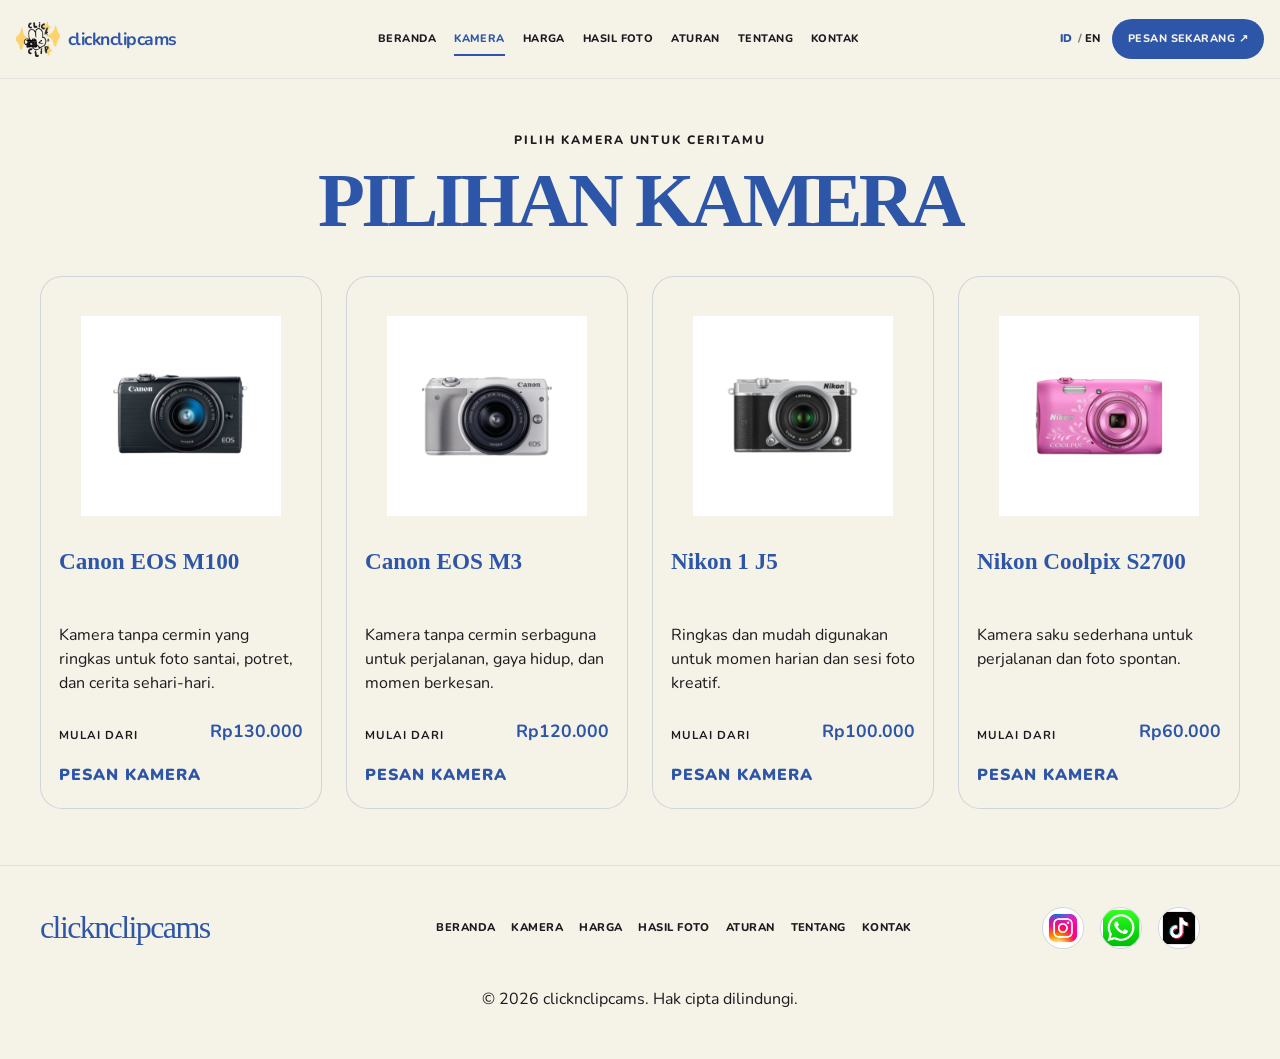
==== pages/cameras.html @ 62b47e9f "Initial commit clicknclipcams" ====
<!DOCTYPE html>
<html lang="id">
  <head>
    <meta charset="UTF-8" />
    <meta name="viewport" content="width=device-width, initial-scale=1.0" />
    <meta name="description" content="Lihat pilihan kamera rental clicknclipcams untuk momen sehari-hari dan pengalaman fotografi." data-i18n-content="camerasMeta" />
    <title data-i18n="camerasTitle">Kamera — clicknclipcams</title>
    <link rel="preconnect" href="https://fonts.googleapis.com" />
    <link rel="preconnect" href="https://fonts.gstatic.com" crossorigin />
    <link href="https://fonts.googleapis.com/css2?family=Caveat:wght@400;600;700&family=Nunito:wght@400;600;700;800;900&display=swap" rel="stylesheet" />
    <link rel="stylesheet" href="../css/style.css" />
    <link rel="stylesheet" href="../css/responsive.css" />
  </head>
  <body>
    <header class="site-header">
      <nav class="navbar container" aria-label="Navigasi utama" data-i18n-aria="navLabel">
        <div class="nav-left">
          <a class="brand" href="../index.html" aria-label="Beranda clicknclipcams" data-i18n-aria="brandHome">
            <img src="../assets/logo/logo cnc.png" alt="clicknclipcams logo" />
            <span class="brand-name">clicknclipcams</span>
          </a>
        </div>

        <div class="nav-center">
          <div class="nav-links">
            <a href="../index.html" data-i18n="navHome">HOME</a>
            <a href="./cameras.html" class="active" data-i18n="navCameras">KAMERA</a>
            <a href="./price.html" data-i18n="navPrice">HARGA</a>
            <a href="./results.html" data-i18n="navResults">HASIL FOTO</a>
            <a href="./rules.html" data-i18n="navRules">ATURAN</a>
            <a href="./about.html" data-i18n="navAbout">TENTANG</a>
            <a href="./contact.html" data-i18n="navContact">KONTAK</a>
          </div>
        </div>

        <div class="nav-right">
          <div class="lang-switcher" aria-label="Pilihan bahasa" data-i18n-aria="languageLabel">
            <button class="lang-btn active" data-lang="id" aria-label="Bahasa Indonesia" data-i18n-aria="languageIndonesian">ID</button>
            <button class="lang-btn" data-lang="en" aria-label="Bahasa Inggris" data-i18n-aria="languageEnglish">EN</button>
          </div>
          <a href="https://wa.me/message/5H4XGYNTRZLXB1" class="booking-pill" target="_blank" rel="noopener noreferrer" data-i18n="booking">Booking Sekarang ↗</a>
          <button class="nav-toggle" aria-label="Buka menu" aria-expanded="false" data-i18n-aria="menuOpen">
            <span></span><span></span><span></span>
          </button>
        </div>
      </nav>
    </header>

    <main>
      <section class="page-header container reveal">
        <p class="eyebrow" data-i18n="camerasEyebrow">pilih kamera untuk ceritamu</p>
        <h1 data-i18n="camerasHeading">PILIHAN KAMERA</h1>
      </section>

      <section class="container section-stack reveal">
        <div class="camera-grid">
          <article class="camera-card">
            <div class="camera-image-wrap"><img src="../assets/cameras/Canon EOS M100.png" alt="Kamera Canon EOS M100" data-i18n-alt="cameraAltM100" /></div>
            <div class="card-copy">
              <h3>Canon EOS M100</h3>
              <p data-i18n="cameraM100Description">Kamera mirrorless ringkas untuk foto kasual, potret, dan cerita sehari-hari.</p>
              <div class="card-meta"><span data-i18n="startingFrom">Mulai dari</span><strong>Rp130.000</strong></div>
              <a href="https://wa.me/message/5H4XGYNTRZLXB1" class="link-arrow" target="_blank" rel="noopener noreferrer" data-i18n="bookThis">PESAN KAMERA</a>
            </div>
          </article>
          <article class="camera-card">
            <div class="camera-image-wrap"><img src="../assets/cameras/Canon EOS M3.png" alt="Kamera Canon EOS M3" data-i18n-alt="cameraAltM3" /></div>
            <div class="card-copy">
              <h3>Canon EOS M3</h3>
              <p data-i18n="cameraM3Description">Kamera mirrorless serbaguna untuk perjalanan, gaya hidup, dan momen berkesan.</p>
              <div class="card-meta"><span data-i18n="startingFrom">Mulai dari</span><strong>Rp120.000</strong></div>
              <a href="https://wa.me/message/5H4XGYNTRZLXB1" class="link-arrow" target="_blank" rel="noopener noreferrer" data-i18n="bookThis">PESAN KAMERA</a>
            </div>
          </article>
          <article class="camera-card">
            <div class="camera-image-wrap"><img src="../assets/cameras/Nikon 1 J5.png" alt="Kamera Nikon 1 J5" data-i18n-alt="cameraAltJ5" /></div>
            <div class="card-copy">
              <h3>Nikon 1 J5</h3>
              <p data-i18n="cameraJ5Description">Ringkas dan mudah digunakan untuk momen harian dan sesi foto kreatif.</p>
              <div class="card-meta"><span data-i18n="startingFrom">Mulai dari</span><strong>Rp100.000</strong></div>
              <a href="https://wa.me/message/5H4XGYNTRZLXB1" class="link-arrow" target="_blank" rel="noopener noreferrer" data-i18n="bookThis">PESAN KAMERA</a>
            </div>
          </article>
          <article class="camera-card">
            <div class="camera-image-wrap"><img src="../assets/cameras/Nikon Coolpix S2700.png" alt="Kamera Nikon Coolpix S2700" data-i18n-alt="cameraAltS2700" /></div>
            <div class="card-copy">
              <h3>Nikon Coolpix S2700</h3>
              <p data-i18n="cameraS2700Description">Kamera saku sederhana untuk perjalanan dan foto spontan.</p>
              <div class="card-meta"><span data-i18n="startingFrom">Mulai dari</span><strong>Rp60.000</strong></div>
              <a href="https://wa.me/message/5H4XGYNTRZLXB1" class="link-arrow" target="_blank" rel="noopener noreferrer" data-i18n="bookThis">PESAN KAMERA</a>
            </div>
          </article>
        </div>
      </section>
    </main>

    <footer class="site-footer">
      <div class="container footer-grid">
        <div><a href="../index.html" class="brand-footer">clicknclipcams</a></div>
        <div class="footer-links">
          <a href="../index.html" data-i18n="navHome">HOME</a>
          <a href="./cameras.html" data-i18n="navCameras">KAMERA</a>
          <a href="./price.html" data-i18n="navPrice">HARGA</a>
          <a href="./results.html" data-i18n="navResults">HASIL FOTO</a>
          <a href="./rules.html" data-i18n="navRules">ATURAN</a>
          <a href="./about.html" data-i18n="navAbout">TENTANG</a>
          <a href="./contact.html" data-i18n="navContact">KONTAK</a>
        </div>
        <div class="footer-socials">
          <a href="https://www.instagram.com/clicknclipcams/" target="_blank" rel="noopener noreferrer" aria-label="Instagram clicknclipcams">
            <img src="../assets/logo sosmed/LOGO IG.jpg" alt="Instagram clicknclipcams" />
          </a>
          <a href="https://wa.me/message/5H4XGYNTRZLXB1" target="_blank" rel="noopener noreferrer" aria-label="WhatsApp clicknclipcams">
            <img src="../assets/logo sosmed/LOGO WA.jpg" alt="WhatsApp clicknclipcams" />
          </a>
          <a href="https://www.tiktok.com/@clicknclipcams?_r=1&amp;_t=ZS-9AHLdMg0zGX" target="_blank" rel="noopener noreferrer" aria-label="TikTok clicknclipcams">
            <img src="../assets/logo sosmed/LOGO TIKTOK.jpg" alt="TikTok clicknclipcams" />
          </a>
        </div>
      </div>
      <div class="container footer-bottom"><p>© <span id="year"></span> clicknclipcams. <span data-i18n="copyright">Hak cipta dilindungi.</span></p></div>
    </footer>

    <script src="../js/language.js"></script>
    <script src="../js/main.js"></script>
  </body>
</html>
---- css/style.css ----
:root {
  --cream: #F5F2E7;
  
  --yellow: #FDD36E;
  --pale-yellow: #F6E0A5;
  --blue: #2E56A8;
  --text-dark: #1B1A1F;
  
  
  


  --transition: 0.28s cubic-bezier(0.22, 1, 0.36, 1);
}

* { box-sizing: border-box; }

html { scroll-behavior: smooth; }

body {
  animation: bodyFade 0.7s ease-out both;
}

body {
  margin: 0;
  font-family: "Nunito", "Segoe UI", sans-serif;
  background: var(--cream);
  color: var(--text-dark);
  line-height: 1.6;
}

@keyframes bodyFade {
  from {
    opacity: 0;
  }
  to {
    opacity: 1;
  }
}

a { color: inherit; text-decoration: none; }

img {
  display: block;
  max-width: 100%;
}

button, input, textarea {
  font: inherit;
}

.container {
  width: min(1200px, calc(100% - 32px));
  margin: 0 auto;
}

.site-header {
  position: sticky;
  top: 0;
  z-index: 20;
  background: rgba(245, 242, 231, 0.94);
  backdrop-filter: blur(10px);
  border-bottom: 1px solid rgba(46, 86, 168, 0.08);
  animation: navEnter 0.7s cubic-bezier(0.22, 1, 0.36, 1) both;
}

@keyframes navEnter {
  from {
    opacity: 0;
    transform: translateY(-14px);
  }
  to {
    opacity: 1;
    transform: translateY(0);
  }
}

.navbar {
  display: flex;
  align-items: center;
  justify-content: space-between;
  min-height: 78px;
  gap: 18px;
  width: min(1280px, calc(100% - 32px));
  margin: 0 auto;
}

.nav-left,
.nav-center,
.nav-right {
  display: flex;
  align-items: center;
}

.nav-left {
  flex: 1 1 auto;
  justify-content: flex-start;
}

.nav-center {
  flex: 1 1 auto;
  justify-content: center;
}

.nav-right {
  flex: 1 1 auto;
  justify-content: flex-end;
  gap: 12px;
}

.brand {
  display: inline-flex;
  align-items: center;
  gap: 8px;
  animation: logoEnter 0.8s ease-out both;
}

.brand img {
  width: auto;
  height: 44px;
  max-width: 50px;
  object-fit: contain;
  flex-shrink: 0;
}

.brand-name {
  font-size: 1.1rem;
  font-weight: 700;
  letter-spacing: -0.03em;
  color: var(--blue);
}

@keyframes logoEnter {
  from {
    opacity: 0;
    transform: scale(0.95);
  }
  to {
    opacity: 1;
    transform: scale(1);
  }
}

.nav-links {
  display: flex;
  align-items: center;
  gap: 18px;
  font-size: 0.68rem;
  font-weight: 800;
  letter-spacing: 0.04em;
  text-transform: uppercase;
}

.nav-links a {
  position: relative;
  padding: 6px 0;
  color: var(--text-dark);
  transition: color 0.25s ease;
}

.nav-links a:hover,
.nav-links a.active {
  color: var(--blue);
}

.nav-links a:not(.btn)::after {
  content: "";
  position: absolute;
  left: 0;
  bottom: -2px;
  width: 100%;
  height: 2px;
  background: var(--blue);
  transform: scaleX(0);
  transform-origin: left;
  transition: transform 0.25s ease;
}

.nav-links a:hover::after,
.nav-links a.active::after {
  transform: scaleX(1);
}

.lang-switcher {
  display: inline-flex;
  align-items: center;
  gap: 6px;
  font-size: 0.7rem;
  font-weight: 800;
  letter-spacing: 0.06em;
  text-transform: uppercase;
}

.lang-btn + .lang-btn::before {
  content: "/ ";
  color: rgba(27, 26, 31, 0.55);
}

.lang-btn {
  background: transparent;
  border: none;
  color: var(--text-dark);
  padding: 0;
  cursor: pointer;
  transition: color 0.2s ease, font-weight 0.2s ease;
}

.lang-btn.active {
  color: var(--blue);
  font-weight: 900;
}

.booking-pill {
  display: inline-flex;
  align-items: center;
  justify-content: center;
  padding: 0.7rem 1rem;
  border-radius: 999px;
  background: var(--blue);
  color: var(--cream);
  font-size: 0.68rem;
  font-weight: 800;
  letter-spacing: 0.04em;
  text-transform: uppercase;
  transition: transform 0.25s ease, background 0.25s ease;
}

.booking-pill:hover {
  transform: translateY(-2px);
  background: var(--blue);
}

.btn {
  display: inline-flex;
  align-items: center;
  justify-content: center;
  border-radius: 12px;
  border: 2px solid var(--blue);
  padding: 0.9rem 1.5rem;
  font-weight: 900;
  letter-spacing: 0.03em;
  text-transform: uppercase;
  transition: transform 0.25s ease, box-shadow 0.25s ease, background 0.25s ease, color 0.25s ease;
}

.btn:hover {
  transform: translateY(-2px);
  box-shadow: 0 8px 20px rgba(46, 86, 168, 0.18);
}

.btn:hover .arrow,
.btn:hover > span:last-child {
  transform: translate(4px, -1px);
}

.btn-primary {
  background: var(--yellow);
  color: var(--blue);
}

.btn-secondary {
  background: transparent;
  color: var(--blue);
}

.nav-cta {
  display: none !important;
}

.nav-toggle {
  display: none;
  align-items: center;
  justify-content: center;
  flex-direction: column;
  width: 42px;
  height: 42px;
  border: 1px solid rgba(46, 86, 168, 0.5);
  border-radius: 50%;
  background: rgba(245, 242, 231, 0.2);
  padding: 9px 8px;
  cursor: pointer;
  box-shadow: 0 6px 18px rgba(46, 86, 168, 0.04);
}

.nav-toggle span {
  display: block;
  width: 100%;
  height: 2px;
  background: var(--blue);
  margin: 2.5px 0;
  border-radius: 99px;
}

main {
  padding-bottom: 56px;
}

.hero {
  display: grid;
  grid-template-columns: 1.1fr 1fr;
  gap: 32px;
  align-items: center;
  padding-top: 48px;
  min-height: 620px;
  overflow: hidden;
}

.hero-copy > * {
  opacity: 0;
  transform: translateY(18px);
  animation: heroIn 0.8s cubic-bezier(0.22, 1, 0.36, 1) forwards;
}

.hero-copy .eyebrow { animation-delay: 0.08s; }
.hero-copy h1 { animation-delay: 0.16s; }
.hero-copy .subhead { animation-delay: 0.28s; }
.hero-copy .hero-actions { animation-delay: 0.42s; }

@keyframes heroIn {
  to {
    opacity: 1;
    transform: translateY(0);
  }
}

.eyebrow {
  margin: 0 0 16px;
  font-size: 0.76rem;
  font-weight: 800;
  color: var(--text-dark);
  letter-spacing: 0.16em;
  text-transform: uppercase;
}

.hero h1,
.section-head h2,
.cta-box h2,
.page-hero h1,
.page-header h1,
.rules-header h1 {
  font-family: "Segoe Print", "Bradley Hand", "Comic Sans MS", cursive;
  letter-spacing: -0.05em;
  line-height: 0.9;
  margin: 0;
  color: var(--blue);
}

.hero h1 {
  font-size: clamp(3.3rem, 7vw, 7rem);
  margin-bottom: 16px;
}

.subhead {
  font-size: clamp(1.15rem, 2vw, 1.7rem);
  margin: 0 0 24px;
  color: var(--text-dark);
  font-family: "Segoe Print", "Bradley Hand", cursive;
}

.hero-actions {
  display: flex;
  flex-wrap: wrap;
  gap: 16px;
}

.hero-visual {
  position: relative;
  min-height: 500px;
  display: flex;
  align-items: center;
  justify-content: center;
}

.hero-image-wrap {
  position: relative;
  z-index: 2;
  width: min(100%, 540px);
  padding: 32px 24px 24px;
  border-radius: 28px;
  background: rgba(245, 242, 231, 0.32);
  box-shadow: 0 20px 40px rgba(46, 86, 168, 0.08);
  opacity: 0;
  transform: translateY(24px) scale(0.98);
  animation: heroVisualIn 0.85s ease-out 0.52s forwards;
}

.hero-image-wrap img {
  width: 100%;
  filter: drop-shadow(0 12px 18px rgba(46, 86, 168, 0.1));
  animation: heroFloat 5s ease-in-out infinite;
}

@keyframes heroVisualIn {
  to {
    opacity: 1;
    transform: translateY(0) scale(1);
  }
}

@keyframes heroFloat {
  0%, 100% { transform: translateY(0); }
  50% { transform: translateY(-8px); }
}

.shape {
  position: absolute;
  display: block;
  border-radius: 22% 78% 74% 26% / 28% 44% 56% 72%;
}

.shape-yellow {
  background: rgba(253, 211, 110, 0.82);
}

.shape-yellow.large {
  width: 360px;
  height: 360px;
  right: 0;
  top: 40px;
  transform: rotate(24deg);
}

.shape-yellow.small {
  width: 200px;
  height: 200px;
  left: 14px;
  bottom: 0;
  transform: rotate(30deg);
}

.section {
  padding-top: 72px;
}

.section-head {
  margin-bottom: 28px;
}

.section-head h2 {
  font-size: clamp(2.2rem, 5vw, 4rem);
}

.text-center {
  text-align: center;
}

.camera-grid,
.price-preview-grid,
.feature-grid,
.rent-grid,
.footer-grid {
  display: grid;
  gap: 24px;
}

.camera-grid {
  grid-template-columns: repeat(4, minmax(0, 1fr));
}

.camera-card {
  display: flex;
  flex-direction: column;
  height: 100%;
  background: rgba(245, 242, 231, 0.38);
  border: 1.5px solid rgba(46, 86, 168, 0.18);
  border-radius: 22px;
  overflow: hidden;
  transition: transform var(--transition), box-shadow var(--transition), border-color var(--transition);
}

.camera-card:hover,
.result-card:hover,
.feature-item:hover,
.rent-step:hover {
  transform: translateY(-6px);
  box-shadow: 0 18px 36px rgba(46, 86, 168, 0.08);
}

.camera-card:hover .camera-image-wrap img {
  transform: scale(1.03);
}

.camera-image-wrap {
  display: flex;
  align-items: center;
  justify-content: center;
  min-height: 236px;
  margin: 18px 18px 0;
  padding: 18px 16px 12px;
  border-radius: 18px;
  background: rgba(245, 242, 231, 0.7);
}

.camera-image-wrap img {
  width: 100%;
  max-height: 200px;
  object-fit: contain;
  transition: transform var(--transition);
}

.card-copy {
  display: flex;
  flex: 1;
  flex-direction: column;
  padding: 18px 18px 20px;
}

.card-copy h3 {
  margin: 0 0 10px;
  min-height: 64px;
  font-size: clamp(1.45rem, 1.8vw, 1.9rem);
  line-height: 1.08;
  font-family: "Segoe Print", "Bradley Hand", cursive;
  color: var(--blue);
}

.card-copy p {
  margin: 0 0 16px;
  min-height: 78px;
  color: var(--text-dark);
  line-height: 1.5;
}

.card-meta {
  display: grid;
  grid-template-columns: 1fr auto;
  align-items: end;
  gap: 14px;
  margin-top: auto;
  margin-bottom: 18px;
  color: var(--text-dark);
  font-weight: 700;
}

.card-meta span {
  font-size: 0.72rem;
  text-transform: uppercase;
  letter-spacing: 0.09em;
  color: var(--text-dark);
}

.card-meta strong {
  font-size: 1.1rem;
  justify-self: end;
  color: var(--blue);
}

.link-arrow {
  display: inline-block;
  margin-top: auto;
  font-weight: 900;
  text-transform: uppercase;
  letter-spacing: 0.06em;
  color: var(--blue);
}

.section-why {
  padding-top: 88px;
}

.feature-grid {
  grid-template-columns: repeat(4, minmax(0, 1fr));
}

.feature-item {
  background: rgba(245, 242, 231, 0.32);
  border: 1.5px solid rgba(46, 86, 168, 0.18);
  border-radius: 22px;
  padding: 28px 22px;
  transition: transform 0.25s ease, box-shadow 0.25s ease;
}

.feature-number {
  display: inline-block;
  margin-bottom: 10px;
  color: var(--blue);
  font-weight: 900;
  letter-spacing: 0.08em;
}

.feature-item h3 {
  margin: 0 0 10px;
  font-size: 1.6rem;
  font-family: "Segoe Print", "Bradley Hand", cursive;
  color: var(--text-dark);
}

.feature-item p {
  margin: 0;
  color: var(--text-dark);
}

.price-preview-grid {
  grid-template-columns: repeat(4, minmax(0, 1fr));
}

.mini-price-card {
  background: rgba(245, 242, 231, 0.34);
  border: 1.5px solid rgba(46, 86, 168, 0.18);
  border-radius: 20px;
  padding: 24px 20px;
  display: flex;
  flex-direction: column;
  align-items: flex-start;
}

.mini-price-card .name {
  display: block;
  margin-bottom: 12px;
  font-weight: 700;
  font-size: 1.05rem;
  color: var(--blue);
}

.mini-price-card strong {
  font-size: 2rem;
  letter-spacing: -0.04em;
  color: var(--blue);
}

.mini-price-card small {
  color: var(--text-dark);
  font-size: 0.8rem;
}

.filter-bar {
  display: flex;
  flex-wrap: wrap;
  gap: 12px;
  margin-bottom: 28px;
}

.filter-btn {
  background: transparent;
  border: 2px solid var(--blue);
  border-radius: 999px;
  padding: 0.55rem 1rem;
  color: var(--text-dark);
  font-weight: 800;
  letter-spacing: 0.06em;
  text-transform: uppercase;
  cursor: pointer;
  transition: all 0.2s ease;
}

.filter-btn.active {
  background: var(--yellow);
  color: var(--blue);
}

.result-grid {
  display: grid;
  grid-template-columns: repeat(4, minmax(0, 1fr));
  gap: 18px;
}

.result-card {
  position: relative;
  overflow: hidden;
  border-radius: 20px;
  cursor: pointer;
  border: 1.5px solid rgba(46, 86, 168, 0.18);
  background: rgba(245, 242, 231, 0.36);
  min-height: 260px;
  transition: transform var(--transition), box-shadow var(--transition), opacity 0.25s ease;
  opacity: 0;
  transform: scale(0.98);
  animation: resultFade 0.6s ease-out forwards;
}

.result-card img {
  width: 100%;
  height: 100%;
  object-fit: cover;
  min-height: 260px;
  transition: transform 0.35s ease;
}

.result-card:hover img {
  transform: scale(1.04);
}

@keyframes resultFade {
  to {
    opacity: 1;
    transform: scale(1);
  }
}

.result-card.hidden {
  display: none;
}

.rent-grid {
  grid-template-columns: repeat(4, minmax(0, 1fr));
}

.rent-step {
  background: rgba(245, 242, 231, 0.28);
  border: 1.5px solid rgba(46, 86, 168, 0.18);
  border-radius: 20px;
  padding: 24px 18px;
  min-height: 180px;
  display: flex;
  flex-direction: column;
  justify-content: center;
  transition: transform 0.25s ease, box-shadow 0.25s ease;
}

.rent-step span {
  font-weight: 900;
  color: var(--text-dark);
  letter-spacing: 0.08em;
  margin-bottom: 14px;
}

.rent-step h3 {
  margin: 0;
  font-size: clamp(1.5rem, 2vw, 2rem);
  font-family: "Segoe Print", "Bradley Hand", cursive;
  line-height: 1.1;
  color: var(--text-dark);
}

.about-layout {
  display: grid;
  grid-template-columns: 1.2fr 0.8fr;
  gap: 28px;
  align-items: center;
  background: rgba(245, 242, 231, 0.28);
  border: 1.5px solid rgba(46, 86, 168, 0.18);
  border-radius: 24px;
  padding: 28px;
}

.about-copy {
  font-size: 1.1rem;
}

.about-copy p:first-child {
  font-size: clamp(1.8rem, 3vw, 2.6rem);
  font-family: "Segoe Print", "Bradley Hand", cursive;
  margin-top: 0;
}

.about-panel {
  border-left: 2px solid rgba(46, 86, 168, 0.15);
  padding-left: 18px;
}

.about-panel ul {
  margin: 0;
  padding-left: 20px;
  color: var(--text-dark);
  line-height: 2;
}

.cta-booking {
  padding-top: 68px;
}

.cta-box {
  background: linear-gradient(135deg, rgba(253, 211, 110, 0.25), rgba(46, 86, 168, 0.1));
  border: 1.5px solid rgba(46, 86, 168, 0.18);
  border-radius: 28px;
  padding: clamp(28px, 5vw, 54px);
  text-align: center;
}

.cta-box h2 {
  font-size: clamp(2.2rem, 6vw, 5rem);
  margin-bottom: 18px;
}

.cta-box p {
  margin: 0 0 22px;
  font-size: 1.15rem;
}

.site-footer {
  padding-top: 36px;
  padding-bottom: 30px;
  border-top: 1px solid rgba(46, 86, 168, 0.12);
  background: rgba(245, 242, 231, 0.1);
}

.footer-grid {
  grid-template-columns: 0.9fr 1.8fr 0.7fr;
  align-items: center;
}

.brand-footer {
  font-family: "Segoe Print", "Bradley Hand", cursive;
  font-size: 2rem;
  letter-spacing: -0.05em;
  color: var(--blue);
}

.footer-links,
.footer-socials {
  display: flex;
  flex-wrap: wrap;
  gap: 16px;
  align-items: center;
  justify-content: center;
  font-weight: 800;
  letter-spacing: 0.04em;
  text-transform: uppercase;
  font-size: 0.7rem;
}

.footer-links a {
  color: var(--text-dark);
}

.footer-links a:hover {
  color: var(--blue);
}

.footer-bottom {
  padding-top: 18px;
  text-align: center;
  color: var(--text-dark);
}

.page-hero,
.page-header {
  padding-top: 52px;
  text-align: center;
}

.page-hero h1,
.page-header h1,
.rules-header h1 {
  font-size: clamp(3rem, 6vw, 6rem);
}

.section-stack {
  padding-top: 40px;
}

.info-grid,
.rule-grid,
.contact-grid {
  display: grid;
  gap: 24px;
}

.info-grid {
  grid-template-columns: repeat(2, minmax(0, 1fr));
}

.info-card,
.rule-card,
.contact-card {
  background: rgba(245, 242, 231, 0.28);
  border: 1.5px solid rgba(46, 86, 168, 0.18);
  border-radius: 24px;
  padding: 28px;
}

.info-card h3,
.rule-card h3,
.contact-card h3 {
  margin: 0 0 12px;
  font-family: "Segoe Print", "Bradley Hand", cursive;
  font-size: clamp(1.7rem, 3vw, 2.3rem);
  color: var(--text-dark);
}

.form-card h3 {
  color: var(--blue);
}

.rule-card {
  padding: 32px 28px;
}

.rule-list,
.check-list,
.contact-list {
  margin: 0;
  padding-left: 20px;
  color: var(--text-dark);
  line-height: 1.9;
}

.rule-grid {
  grid-template-columns: repeat(2, minmax(0, 1fr));
}

.price-table {
  background: rgba(245, 242, 231, 0.32);
  border: 1.5px solid rgba(46, 86, 168, 0.18);
  border-radius: 24px;
  overflow: hidden;
}

.price-table table {
  width: 100%;
  border-collapse: collapse;
}

.price-table th,
.price-table td {
  padding: 18px 20px;
  border-bottom: 1px solid rgba(46, 86, 168, 0.12);
  text-align: left;
}

.price-table th {
  background: rgba(253, 211, 110, 0.18);
  text-transform: uppercase;
  letter-spacing: 0.06em;
  font-size: 0.8rem;
  color: var(--blue);
}

.price-table td:first-child,
.price-table td:nth-child(2) {
  color: var(--blue);
}

.price-table tr:last-child td {
  border-bottom: none;
}

.media-card {
  display: grid;
  gap: 20px;
}

.media-card img {
  width: 100%;
  border-radius: 18px;
  border: 1.5px solid rgba(46, 86, 168, 0.18);
}

.contact-socials {
  display: grid;
  gap: 14px;
  margin-top: 20px;
}

.social-link {
  display: inline-flex;
  align-items: center;
  gap: 12px;
  width: fit-content;
  padding: 10px 14px 10px 10px;
  border: 1.5px solid rgba(46, 86, 168, 0.18);
  border-radius: 999px;
  background: rgba(245, 242, 231, 0.36);
  color: var(--blue);
  font-weight: 800;
  transition: transform 0.25s ease, border-color 0.25s ease, color 0.25s ease, background 0.25s ease;
}

.social-link:hover {
  transform: translateY(-2px);
  border-color: rgba(46, 86, 168, 0.5);
  background: rgba(253, 211, 110, 0.12);
  color: var(--blue);
}

.social-icon {
  display: inline-flex;
  align-items: center;
  justify-content: center;
  width: 38px;
  height: 38px;
  border-radius: 50%;
  background: rgba(46, 86, 168, 0.08);
  overflow: hidden;
}

.social-icon img,
.footer-socials img {
  width: 100%;
  height: 100%;
  object-fit: contain;
  display: block;
}

.footer-socials a {
  display: inline-flex;
  align-items: center;
  justify-content: center;
  width: 42px;
  height: 42px;
  border-radius: 50%;
  border: 1.5px solid rgba(46, 86, 168, 0.18);
  background: rgba(245, 242, 231, 0.4);
  color: var(--blue);
  overflow: hidden;
  transition: transform 0.25s ease, border-color 0.25s ease, color 0.25s ease, background 0.25s ease;
}

.footer-socials a:hover {
  transform: translateY(-2px);
  border-color: rgba(46, 86, 168, 0.4);
  background: rgba(253, 211, 110, 0.12);
  color: var(--blue);
}

.form-card {
  background: rgba(245, 242, 231, 0.28);
  border: 1.5px solid rgba(46, 86, 168, 0.18);
  border-radius: 24px;
  padding: 28px;
}

.form-fields {
  display: grid;
  gap: 16px;
}

.form-fields input,
.form-fields textarea {
  width: 100%;
  border: 1.5px solid rgba(46, 86, 168, 0.2);
  border-radius: 14px;
  padding: 0.9rem 1rem;
  background: rgba(245, 242, 231, 0.65);
  color: var(--text-dark);
}

.form-fields input::placeholder,
.form-fields textarea::placeholder {
  color: rgba(27, 26, 31, 0.68);
}

.form-fields textarea {
  min-height: 140px;
  resize: vertical;
}

.lightbox {
  position: fixed;
  inset: 0;
  background: rgba(46, 86, 168, 0.8);
  display: none;
  place-items: center;
  z-index: 80;
  padding: 32px;
  opacity: 0;
  transition: opacity 0.25s ease;
}

.lightbox.open {
  display: grid;
  opacity: 1;
}

.lightbox img {
  max-width: min(90vw, 1100px);
  max-height: 82vh;
  object-fit: contain;
  border-radius: 20px;
  background: rgba(245, 242, 231, 0.2);
  opacity: 0;
  transform: scale(0.96);
  animation: lightboxIn 0.3s ease forwards;
}

@keyframes lightboxIn {
  to {
    opacity: 1;
    transform: scale(1);
  }
}

.lightbox-close,
.lightbox-prev,
.lightbox-next {
  position: absolute;
  border: none;
  background: rgba(245, 242, 231, 0.9);
  color: var(--blue);
  width: 52px;
  height: 52px;
  border-radius: 50%;
  font-size: 2rem;
  cursor: pointer;
}

.lightbox-close {
  top: 26px;
  right: 26px;
}

.lightbox-prev {
  left: 26px;
  top: 50%;
  transform: translateY(-50%);
}

.lightbox-next {
  right: 26px;
  top: 50%;
  transform: translateY(-50%);
}

.reveal {
  opacity: 0;
  transform: translateY(30px);
  transition: opacity 0.7s cubic-bezier(0.22, 1, 0.36, 1), transform 0.7s cubic-bezier(0.22, 1, 0.36, 1);
}

.reveal.visible {
  opacity: 1;
  transform: translateY(0);
}

@media (max-width: 980px) {
  .camera-grid,
  .feature-grid,
  .price-preview-grid,
  .rent-grid,
  .result-grid,
  .info-grid,
  .rule-grid,
  .footer-grid,
  .about-layout {
    grid-template-columns: repeat(2, minmax(0, 1fr));
  }

  .hero {
    grid-template-columns: 1fr;
    text-align: center;
  }

  .hero-actions {
    justify-content: center;
  }

  .hero-visual {
    min-height: 420px;
  }
}

@media (prefers-reduced-motion: reduce) {
  *, *::before, *::after {
    animation-duration: 0.01ms !important;
    animation-iteration-count: 1 !important;
    transition-duration: 0.01ms !important;
    scroll-behavior: auto !important;
  }
}
---- css/responsive.css ----
@media (max-width: 1024px) {
  .camera-grid,
  .feature-grid,
  .price-preview-grid {
    grid-template-columns: repeat(2, minmax(0, 1fr));
  }

  .hero {
    grid-template-columns: 1fr;
    gap: 24px;
    min-height: auto;
    padding-top: 40px;
  }
}

@media (max-width: 900px) {
  .navbar {
    position: relative;
    gap: 10px;
  }

  .nav-center {
    display: contents;
  }

  .nav-right {
    gap: 8px;
  }

  .nav-toggle {
    display: flex;
  }

  .nav-links {
    position: absolute;
    left: 0;
    right: 0;
    top: calc(100% + 8px);
    display: none;
    flex-direction: column;
    align-items: flex-start;
    padding: 16px 18px;
    background: rgba(245, 242, 231, 0.98);
    border: 1.5px solid rgba(46, 86, 168, 0.12);
    border-radius: 18px;
    box-shadow: 0 18px 30px rgba(46, 86, 168, 0.08);
    text-align: left;
    opacity: 0;
    transform: translateY(-10px);
    transition: opacity 0.3s ease, transform 0.3s ease;
    z-index: 30;
  }

  .nav-links.open {
    display: flex;
    opacity: 1;
    transform: translateY(0);
  }

  .nav-links a {
    padding: 10px 0;
    width: 100%;
  }

  .nav-links .lang-switcher {
    display: inline-flex;
    width: 100%;
    padding: 10px 0;
  }

  .nav-links .booking-pill {
    display: inline-flex;
    width: 100%;
    margin-top: 8px;
  }
  
  .brand img {
    height: 40px;
    max-width: 42px;
  }
}

@media (max-width: 760px) {

  .camera-grid,
  .feature-grid,
  .price-preview-grid,
  .rent-grid,
  .result-grid,
  .info-grid,
  .rule-grid,
  .footer-grid,
  .about-layout {
    grid-template-columns: 1fr;
  }

  .card-copy h3 {
    min-height: auto;
  }

  .card-copy p {
    min-height: auto;
  }

  .footer-links,
  .footer-socials {
    justify-content: flex-start;
  }

  .hero {
    min-height: auto;
    padding-top: 30px;
  }

  .hero h1 {
    font-size: clamp(2.8rem, 17vw, 4.8rem);
  }

  .btn {
    width: 100%;
  }

  .hero-actions {
    flex-direction: column;
  }

  .shape-yellow.large {
    width: 230px;
    height: 230px;
    right: 20px;
  }

  .shape-yellow.small {
    width: 150px;
    height: 150px;
    left: 0;
  }

  .page-header h1,
  .page-hero h1,
  .rules-header h1 {
    font-size: clamp(2rem, 10vw, 4.8rem);
  }
}
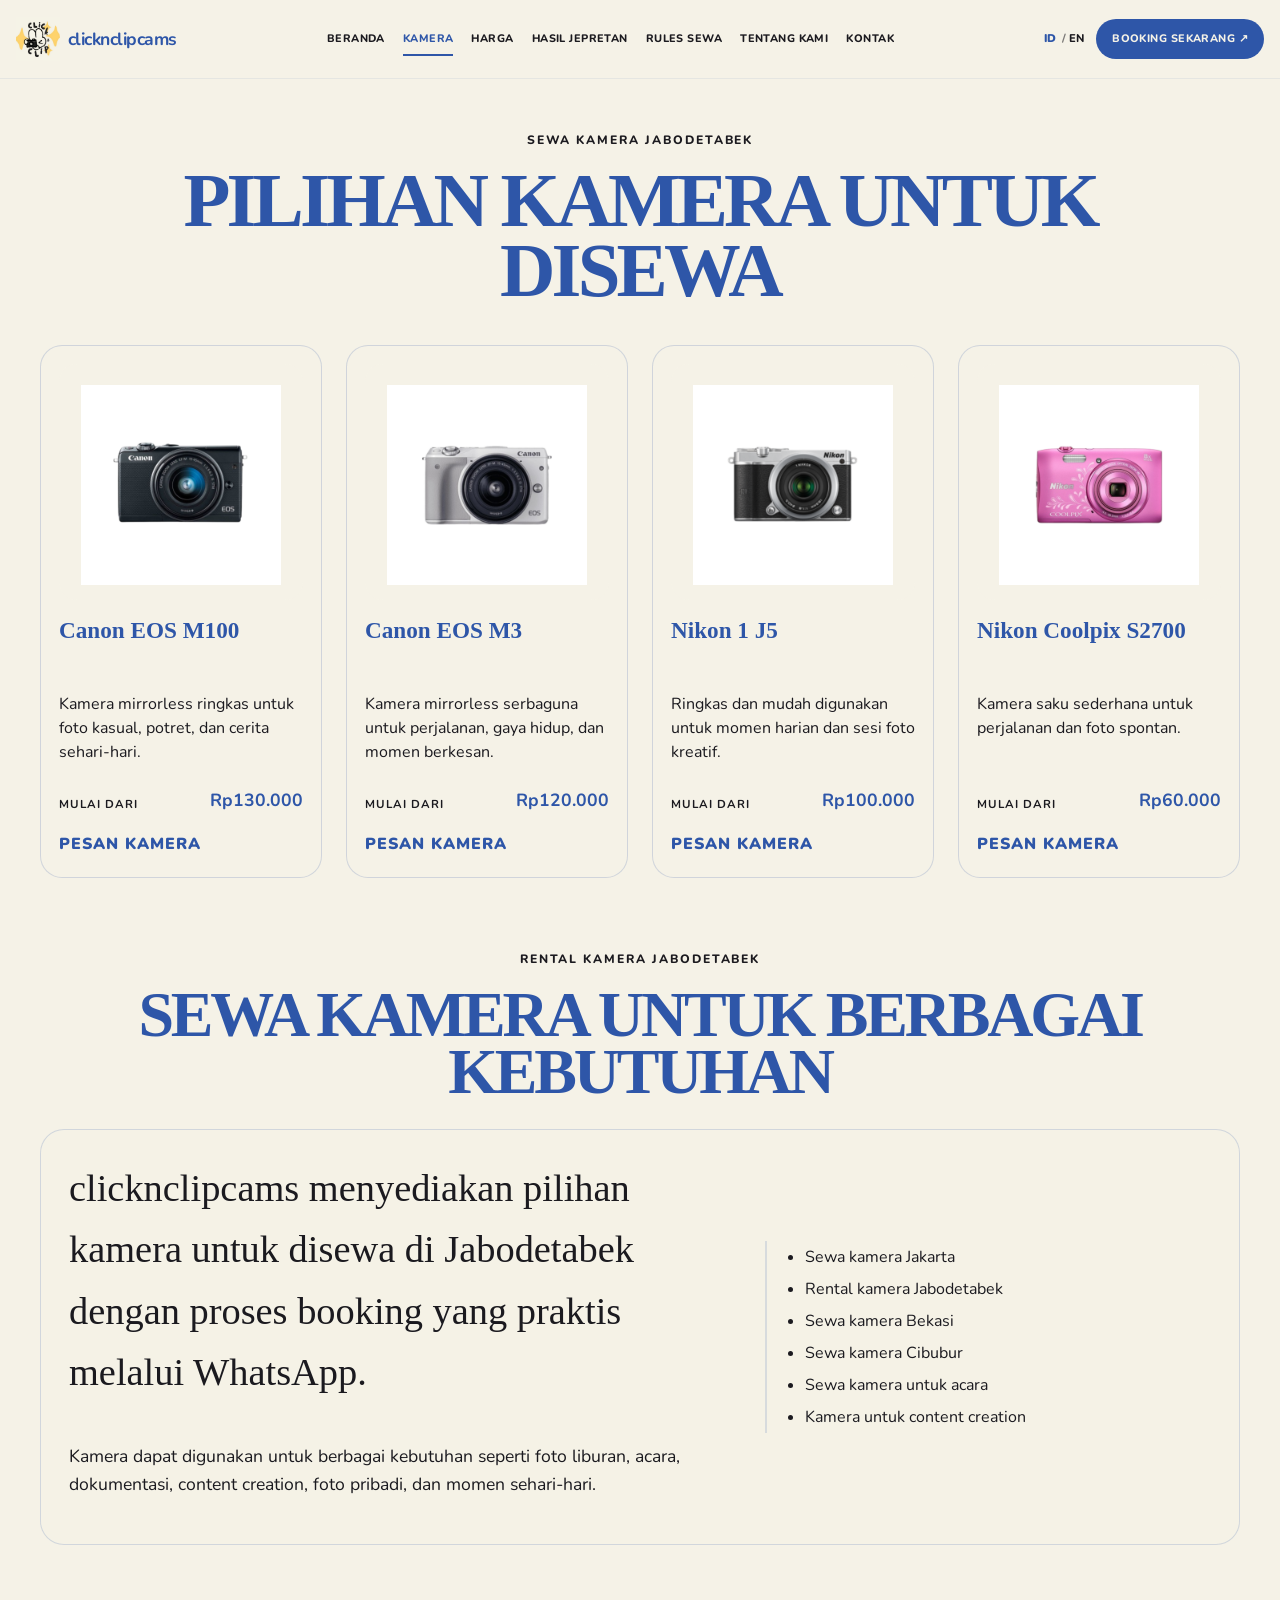
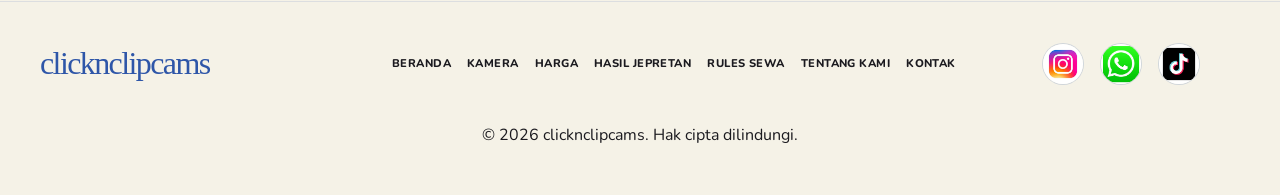
==== commit 629e9f29: "Improve camera page SEO and translations" ====
--- a/pages/cameras.html
+++ b/pages/cameras.html
@@ -3,20 +3,102 @@
   <head>
     <meta charset="UTF-8" />
     <meta name="viewport" content="width=device-width, initial-scale=1.0" />
-    <meta name="description" content="Lihat pilihan kamera rental clicknclipcams untuk momen sehari-hari dan pengalaman fotografi." data-i18n-content="camerasMeta" />
-    <title data-i18n="camerasTitle">Kamera — clicknclipcams</title>
+
+    <meta
+      name="description"
+      content="Pilihan kamera untuk disewa di Jabodetabek. Temukan kamera Canon, Nikon, dan kamera lainnya untuk foto, liburan, acara, content creation, dan dokumentasi."
+      data-i18n-content="camerasMeta"
+    />
+
+    <meta
+      name="keywords"
+      content="sewa kamera Jabodetabek, sewa kamera Jakarta, rental kamera Jabodetabek, rental kamera Jakarta, sewa kamera murah, sewa digicam Jabodetabek, kamera rental Bekasi, kamera rental Cibubur"
+    />
+
+    <meta name="robots" content="index, follow" />
+    <meta name="googlebot" content="index, follow" />
+
+    <link
+      rel="canonical"
+      href="https://clickclipcams.github.io/clicknclipcams/pages/cameras.html"
+    />
+
+    <!-- Open Graph -->
+    <meta
+      property="og:title"
+      content="Sewa Kamera Jabodetabek | Pilihan Kamera clicknclipcams"
+    />
+    <meta
+      property="og:description"
+      content="Pilihan kamera untuk disewa di Jabodetabek untuk foto, liburan, acara, content creation, dan dokumentasi."
+    />
+    <meta
+      property="og:url"
+      content="https://clickclipcams.github.io/clicknclipcams/pages/cameras.html"
+    />
+    <meta property="og:type" content="website" />
+    <meta property="og:site_name" content="clicknclipcams" />
+
+    <!-- Twitter Card -->
+    <meta name="twitter:card" content="summary" />
+    <meta
+      name="twitter:title"
+      content="Sewa Kamera Jabodetabek | clicknclipcams"
+    />
+    <meta
+      name="twitter:description"
+      content="Pilihan kamera untuk disewa di Jabodetabek untuk berbagai kebutuhan fotografi dan dokumentasi."
+    />
+
+    <title data-i18n="camerasTitle">
+      Sewa Kamera Jabodetabek | Pilihan Kamera clicknclipcams
+    </title>
+
     <link rel="preconnect" href="https://fonts.googleapis.com" />
     <link rel="preconnect" href="https://fonts.gstatic.com" crossorigin />
-    <link href="https://fonts.googleapis.com/css2?family=Caveat:wght@400;600;700&family=Nunito:wght@400;600;700;800;900&display=swap" rel="stylesheet" />
+    <link
+      href="https://fonts.googleapis.com/css2?family=Caveat:wght@400;600;700&family=Nunito:wght@400;600;700;800;900&display=swap"
+      rel="stylesheet"
+    />
+
     <link rel="stylesheet" href="../css/style.css" />
     <link rel="stylesheet" href="../css/responsive.css" />
+
+    <!-- Structured Data -->
+    <script type="application/ld+json">
+      {
+        "@context": "https://schema.org",
+        "@type": "CollectionPage",
+        "name": "Sewa Kamera Jabodetabek - clicknclipcams",
+        "description": "Pilihan kamera untuk disewa di Jabodetabek untuk foto, liburan, acara, content creation, dan dokumentasi.",
+        "url": "https://clickclipcams.github.io/clicknclipcams/pages/cameras.html",
+        "isPartOf": {
+          "@type": "WebSite",
+          "name": "clicknclipcams",
+          "url": "https://clickclipcams.github.io/clicknclipcams/"
+        }
+      }
+    </script>
   </head>
+
   <body>
     <header class="site-header">
-      <nav class="navbar container" aria-label="Navigasi utama" data-i18n-aria="navLabel">
+      <nav
+        class="navbar container"
+        aria-label="Navigasi utama"
+        data-i18n-aria="navLabel"
+      >
         <div class="nav-left">
-          <a class="brand" href="../index.html" aria-label="Beranda clicknclipcams" data-i18n-aria="brandHome">
-            <img src="../assets/logo/logo cnc.png" alt="clicknclipcams logo" />
+          <a
+            class="brand"
+            href="../index.html"
+            aria-label="Beranda clicknclipcams"
+            data-i18n-aria="brandHome"
+          >
+            <img
+              src="../assets/logo/logo cnc.png"
+              alt="clicknclipcams - sewa kamera Jabodetabek"
+            />
             <span class="brand-name">clicknclipcams</span>
           </a>
         </div>
@@ -24,104 +106,392 @@
         <div class="nav-center">
           <div class="nav-links">
             <a href="../index.html" data-i18n="navHome">HOME</a>
-            <a href="./cameras.html" class="active" data-i18n="navCameras">KAMERA</a>
-            <a href="./price.html" data-i18n="navPrice">HARGA</a>
-            <a href="./results.html" data-i18n="navResults">HASIL FOTO</a>
-            <a href="./rules.html" data-i18n="navRules">ATURAN</a>
-            <a href="./about.html" data-i18n="navAbout">TENTANG</a>
-            <a href="./contact.html" data-i18n="navContact">KONTAK</a>
+
+            <a
+              href="./cameras.html"
+              class="active"
+              data-i18n="navCameras"
+            >
+              KAMERA
+            </a>
+
+            <a href="./price.html" data-i18n="navPrice">
+              HARGA
+            </a>
+
+            <a href="./results.html" data-i18n="navResults">
+              HASIL FOTO
+            </a>
+
+            <a href="./rules.html" data-i18n="navRules">
+              ATURAN
+            </a>
+
+            <a href="./about.html" data-i18n="navAbout">
+              TENTANG
+            </a>
+
+            <a href="./contact.html" data-i18n="navContact">
+              KONTAK
+            </a>
           </div>
         </div>
 
         <div class="nav-right">
-          <div class="lang-switcher" aria-label="Pilihan bahasa" data-i18n-aria="languageLabel">
-            <button class="lang-btn active" data-lang="id" aria-label="Bahasa Indonesia" data-i18n-aria="languageIndonesian">ID</button>
-            <button class="lang-btn" data-lang="en" aria-label="Bahasa Inggris" data-i18n-aria="languageEnglish">EN</button>
+          <div
+            class="lang-switcher"
+            aria-label="Pilihan bahasa"
+            data-i18n-aria="languageLabel"
+          >
+            <button
+              class="lang-btn active"
+              data-lang="id"
+              aria-label="Bahasa Indonesia"
+              data-i18n-aria="languageIndonesian"
+            >
+              ID
+            </button>
+
+            <button
+              class="lang-btn"
+              data-lang="en"
+              aria-label="Bahasa Inggris"
+              data-i18n-aria="languageEnglish"
+            >
+              EN
+            </button>
           </div>
-          <a href="https://wa.me/message/5H4XGYNTRZLXB1" class="booking-pill" target="_blank" rel="noopener noreferrer" data-i18n="booking">Booking Sekarang ↗</a>
-          <button class="nav-toggle" aria-label="Buka menu" aria-expanded="false" data-i18n-aria="menuOpen">
-            <span></span><span></span><span></span>
+
+          <a
+            href="https://wa.me/message/5H4XGYNTRZLXB1"
+            class="booking-pill"
+            target="_blank"
+            rel="noopener noreferrer"
+            data-i18n="booking"
+          >
+            Booking Sekarang ↗
+          </a>
+
+          <button
+            class="nav-toggle"
+            aria-label="Buka menu"
+            aria-expanded="false"
+            data-i18n-aria="menuOpen"
+          >
+            <span></span>
+            <span></span>
+            <span></span>
           </button>
         </div>
       </nav>
     </header>
 
     <main>
+      <!-- PAGE HEADER -->
       <section class="page-header container reveal">
-        <p class="eyebrow" data-i18n="camerasEyebrow">pilih kamera untuk ceritamu</p>
-        <h1 data-i18n="camerasHeading">PILIHAN KAMERA</h1>
+        <p
+          class="eyebrow"
+          data-i18n="camerasEyebrow"
+        >
+          sewa kamera Jabodetabek
+        </p>
+
+        <h1 data-i18n="camerasHeading">
+          PILIHAN KAMERA UNTUK DISEWA
+        </h1>
       </section>
 
+      <!-- CAMERA CATALOG -->
       <section class="container section-stack reveal">
         <div class="camera-grid">
+
+          <!-- CANON EOS M100 -->
           <article class="camera-card">
-            <div class="camera-image-wrap"><img src="../assets/cameras/Canon EOS M100.png" alt="Kamera Canon EOS M100" data-i18n-alt="cameraAltM100" /></div>
+            <div class="camera-image-wrap">
+              <img
+                src="../assets/cameras/Canon EOS M100.png"
+                alt="Canon EOS M100 untuk sewa kamera Jabodetabek"
+                data-i18n-alt="cameraAltM100"
+              />
+            </div>
+
             <div class="card-copy">
               <h3>Canon EOS M100</h3>
-              <p data-i18n="cameraM100Description">Kamera mirrorless ringkas untuk foto kasual, potret, dan cerita sehari-hari.</p>
-              <div class="card-meta"><span data-i18n="startingFrom">Mulai dari</span><strong>Rp130.000</strong></div>
-              <a href="https://wa.me/message/5H4XGYNTRZLXB1" class="link-arrow" target="_blank" rel="noopener noreferrer" data-i18n="bookThis">PESAN KAMERA</a>
+
+              <p data-i18n="cameraM100Description">
+                Kamera mirrorless ringkas untuk foto kasual, potret,
+                dan cerita sehari-hari.
+              </p>
+
+              <div class="card-meta">
+                <span data-i18n="startingFrom">
+                  Mulai dari
+                </span>
+
+                <strong>Rp130.000</strong>
+              </div>
+
+              <a
+                href="https://wa.me/message/5H4XGYNTRZLXB1"
+                class="link-arrow"
+                target="_blank"
+                rel="noopener noreferrer"
+                data-i18n="bookThis"
+              >
+                PESAN KAMERA
+              </a>
             </div>
           </article>
+
+          <!-- CANON EOS M3 -->
           <article class="camera-card">
-            <div class="camera-image-wrap"><img src="../assets/cameras/Canon EOS M3.png" alt="Kamera Canon EOS M3" data-i18n-alt="cameraAltM3" /></div>
+            <div class="camera-image-wrap">
+              <img
+                src="../assets/cameras/Canon EOS M3.png"
+                alt="Canon EOS M3 untuk sewa kamera Jabodetabek"
+                data-i18n-alt="cameraAltM3"
+              />
+            </div>
+
             <div class="card-copy">
               <h3>Canon EOS M3</h3>
-              <p data-i18n="cameraM3Description">Kamera mirrorless serbaguna untuk perjalanan, gaya hidup, dan momen berkesan.</p>
-              <div class="card-meta"><span data-i18n="startingFrom">Mulai dari</span><strong>Rp120.000</strong></div>
-              <a href="https://wa.me/message/5H4XGYNTRZLXB1" class="link-arrow" target="_blank" rel="noopener noreferrer" data-i18n="bookThis">PESAN KAMERA</a>
+
+              <p data-i18n="cameraM3Description">
+                Kamera mirrorless serbaguna untuk perjalanan,
+                gaya hidup, dan momen berkesan.
+              </p>
+
+              <div class="card-meta">
+                <span data-i18n="startingFrom">
+                  Mulai dari
+                </span>
+
+                <strong>Rp120.000</strong>
+              </div>
+
+              <a
+                href="https://wa.me/message/5H4XGYNTRZLXB1"
+                class="link-arrow"
+                target="_blank"
+                rel="noopener noreferrer"
+                data-i18n="bookThis"
+              >
+                PESAN KAMERA
+              </a>
             </div>
           </article>
+
+          <!-- NIKON 1 J5 -->
           <article class="camera-card">
-            <div class="camera-image-wrap"><img src="../assets/cameras/Nikon 1 J5.png" alt="Kamera Nikon 1 J5" data-i18n-alt="cameraAltJ5" /></div>
+            <div class="camera-image-wrap">
+              <img
+                src="../assets/cameras/Nikon 1 J5.png"
+                alt="Nikon 1 J5 untuk sewa kamera Jabodetabek"
+                data-i18n-alt="cameraAltJ5"
+              />
+            </div>
+
             <div class="card-copy">
               <h3>Nikon 1 J5</h3>
-              <p data-i18n="cameraJ5Description">Ringkas dan mudah digunakan untuk momen harian dan sesi foto kreatif.</p>
-              <div class="card-meta"><span data-i18n="startingFrom">Mulai dari</span><strong>Rp100.000</strong></div>
-              <a href="https://wa.me/message/5H4XGYNTRZLXB1" class="link-arrow" target="_blank" rel="noopener noreferrer" data-i18n="bookThis">PESAN KAMERA</a>
+
+              <p data-i18n="cameraJ5Description">
+                Ringkas dan mudah digunakan untuk momen harian
+                dan sesi foto kreatif.
+              </p>
+
+              <div class="card-meta">
+                <span data-i18n="startingFrom">
+                  Mulai dari
+                </span>
+
+                <strong>Rp100.000</strong>
+              </div>
+
+              <a
+                href="https://wa.me/message/5H4XGYNTRZLXB1"
+                class="link-arrow"
+                target="_blank"
+                rel="noopener noreferrer"
+                data-i18n="bookThis"
+              >
+                PESAN KAMERA
+              </a>
             </div>
           </article>
+
+          <!-- NIKON COOLPIX S2700 -->
           <article class="camera-card">
-            <div class="camera-image-wrap"><img src="../assets/cameras/Nikon Coolpix S2700.png" alt="Kamera Nikon Coolpix S2700" data-i18n-alt="cameraAltS2700" /></div>
+            <div class="camera-image-wrap">
+              <img
+                src="../assets/cameras/Nikon Coolpix S2700.png"
+                alt="Nikon Coolpix S2700 untuk sewa kamera Jabodetabek"
+                data-i18n-alt="cameraAltS2700"
+              />
+            </div>
+
             <div class="card-copy">
               <h3>Nikon Coolpix S2700</h3>
-              <p data-i18n="cameraS2700Description">Kamera saku sederhana untuk perjalanan dan foto spontan.</p>
-              <div class="card-meta"><span data-i18n="startingFrom">Mulai dari</span><strong>Rp60.000</strong></div>
-              <a href="https://wa.me/message/5H4XGYNTRZLXB1" class="link-arrow" target="_blank" rel="noopener noreferrer" data-i18n="bookThis">PESAN KAMERA</a>
+
+              <p data-i18n="cameraS2700Description">
+                Kamera saku sederhana untuk perjalanan
+                dan foto spontan.
+              </p>
+
+              <div class="card-meta">
+                <span data-i18n="startingFrom">
+                  Mulai dari
+                </span>
+
+                <strong>Rp60.000</strong>
+              </div>
+
+              <a
+                href="https://wa.me/message/5H4XGYNTRZLXB1"
+                class="link-arrow"
+                target="_blank"
+                rel="noopener noreferrer"
+                data-i18n="bookThis"
+              >
+                PESAN KAMERA
+              </a>
             </div>
           </article>
+
+        </div>
+      </section>
+
+      <!-- SEO SUPPORTING CONTENT -->
+      <section class="section container reveal">
+        <div class="section-head text-center">
+          <p class="eyebrow">
+            rental kamera Jabodetabek
+          </p>
+
+          <h2>
+            SEWA KAMERA UNTUK BERBAGAI KEBUTUHAN
+          </h2>
+        </div>
+
+        <div class="about-layout">
+          <div class="about-copy">
+            <p>
+              clicknclipcams menyediakan pilihan kamera untuk disewa
+              di Jabodetabek dengan proses booking yang praktis melalui
+              WhatsApp.
+            </p>
+
+            <p>
+              Kamera dapat digunakan untuk berbagai kebutuhan seperti
+              foto liburan, acara, dokumentasi, content creation,
+              foto pribadi, dan momen sehari-hari.
+            </p>
+          </div>
+
+          <div class="about-panel">
+            <ul>
+              <li>Sewa kamera Jakarta</li>
+              <li>Rental kamera Jabodetabek</li>
+              <li>Sewa kamera Bekasi</li>
+              <li>Sewa kamera Cibubur</li>
+              <li>Sewa kamera untuk acara</li>
+              <li>Kamera untuk content creation</li>
+            </ul>
+          </div>
         </div>
       </section>
     </main>
 
     <footer class="site-footer">
       <div class="container footer-grid">
-        <div><a href="../index.html" class="brand-footer">clicknclipcams</a></div>
+        <div>
+          <a
+            href="../index.html"
+            class="brand-footer"
+          >
+            clicknclipcams
+          </a>
+        </div>
+
         <div class="footer-links">
-          <a href="../index.html" data-i18n="navHome">HOME</a>
-          <a href="./cameras.html" data-i18n="navCameras">KAMERA</a>
-          <a href="./price.html" data-i18n="navPrice">HARGA</a>
-          <a href="./results.html" data-i18n="navResults">HASIL FOTO</a>
-          <a href="./rules.html" data-i18n="navRules">ATURAN</a>
-          <a href="./about.html" data-i18n="navAbout">TENTANG</a>
-          <a href="./contact.html" data-i18n="navContact">KONTAK</a>
-        </div>
+          <a href="../index.html" data-i18n="navHome">
+            HOME
+          </a>
+
+          <a href="./cameras.html" data-i18n="navCameras">
+            KAMERA
+          </a>
+
+          <a href="./price.html" data-i18n="navPrice">
+            HARGA
+          </a>
+
+          <a href="./results.html" data-i18n="navResults">
+            HASIL FOTO
+          </a>
+
+          <a href="./rules.html" data-i18n="navRules">
+            ATURAN
+          </a>
+
+          <a href="./about.html" data-i18n="navAbout">
+            TENTANG
+          </a>
+
+          <a href="./contact.html" data-i18n="navContact">
+            KONTAK
+          </a>
+        </div>
+
         <div class="footer-socials">
-          <a href="https://www.instagram.com/clicknclipcams/" target="_blank" rel="noopener noreferrer" aria-label="Instagram clicknclipcams">
-            <img src="../assets/logo sosmed/LOGO IG.jpg" alt="Instagram clicknclipcams" />
-          </a>
-          <a href="https://wa.me/message/5H4XGYNTRZLXB1" target="_blank" rel="noopener noreferrer" aria-label="WhatsApp clicknclipcams">
-            <img src="../assets/logo sosmed/LOGO WA.jpg" alt="WhatsApp clicknclipcams" />
-          </a>
-          <a href="https://www.tiktok.com/@clicknclipcams?_r=1&amp;_t=ZS-9AHLdMg0zGX" target="_blank" rel="noopener noreferrer" aria-label="TikTok clicknclipcams">
-            <img src="../assets/logo sosmed/LOGO TIKTOK.jpg" alt="TikTok clicknclipcams" />
+          <a
+            href="https://www.instagram.com/clicknclipcams/"
+            target="_blank"
+            rel="noopener noreferrer"
+            aria-label="Instagram clicknclipcams"
+          >
+            <img
+              src="../assets/logo sosmed/LOGO IG.jpg"
+              alt="Instagram clicknclipcams"
+            />
+          </a>
+
+          <a
+            href="https://wa.me/message/5H4XGYNTRZLXB1"
+            target="_blank"
+            rel="noopener noreferrer"
+            aria-label="WhatsApp clicknclipcams"
+          >
+            <img
+              src="../assets/logo sosmed/LOGO WA.jpg"
+              alt="WhatsApp clicknclipcams"
+            />
+          </a>
+
+          <a
+            href="https://www.tiktok.com/@clicknclipcams?_r=1&amp;_t=ZS-9AHLdMg0zGX"
+            target="_blank"
+            rel="noopener noreferrer"
+            aria-label="TikTok clicknclipcams"
+          >
+            <img
+              src="../assets/logo sosmed/LOGO TIKTOK.jpg"
+              alt="TikTok clicknclipcams"
+            />
           </a>
         </div>
       </div>
-      <div class="container footer-bottom"><p>© <span id="year"></span> clicknclipcams. <span data-i18n="copyright">Hak cipta dilindungi.</span></p></div>
+
+      <div class="container footer-bottom">
+        <p>
+          © <span id="year"></span> clicknclipcams.
+          <span data-i18n="copyright">
+            Hak cipta dilindungi.
+          </span>
+        </p>
+      </div>
     </footer>
 
     <script src="../js/language.js"></script>
     <script src="../js/main.js"></script>
   </body>
-</html>
+</html>
--- a/css/style.css
+++ b/css/style.css
@@ -1035,6 +1035,12 @@
   resize: vertical;
 }
 
+.form-error {
+  margin: 0;
+  color: #a12d2d;
+  font-weight: 700;
+}
+
 .lightbox {
   position: fixed;
   inset: 0;
